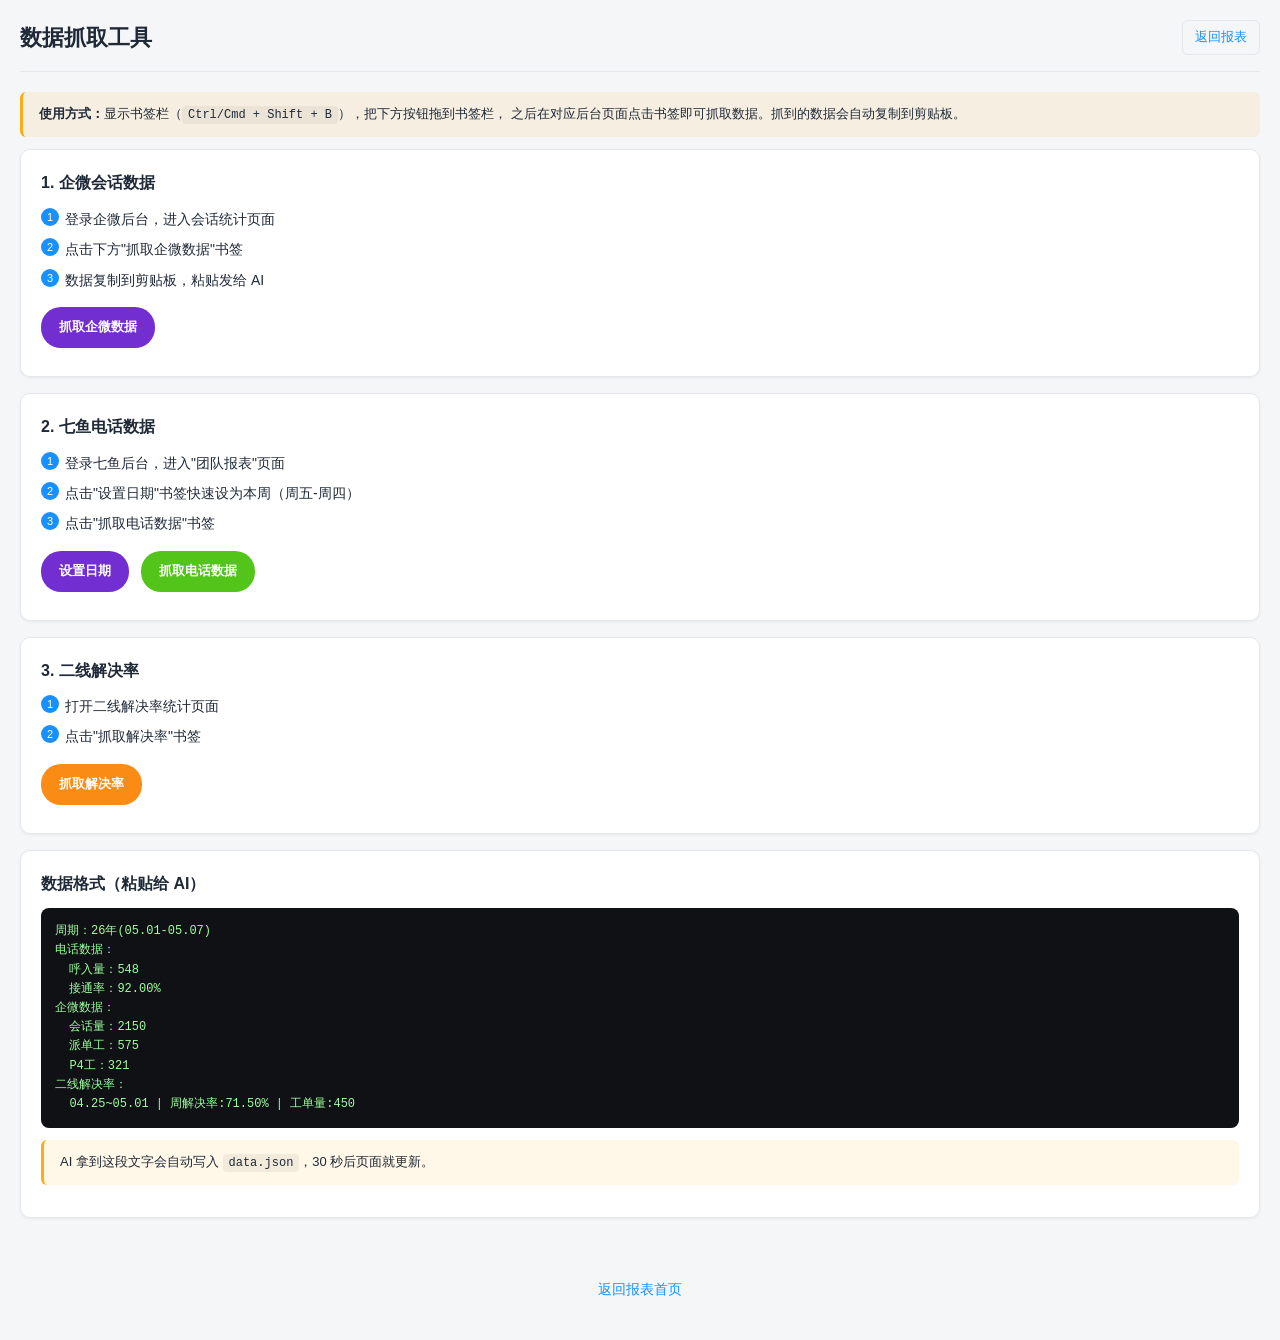
==== tools.html @ 0abe7f02 "feat: initial data-report v2 template - Separate data (data.json) from rendering code - Add YoY auto" ====
<!DOCTYPE html>
<html lang="zh-CN">
<head>
  <meta charset="UTF-8" />
  <meta name="viewport" content="width=device-width, initial-scale=1.0" />
  <title>数据抓取工具</title>
  <link rel="stylesheet" href="./assets/style.css" />
  <style>
    .tool-card { background: var(--color-card); border: 1px solid var(--color-border); border-radius: var(--radius); padding: 20px; margin-bottom: 16px; box-shadow: var(--shadow); }
    .tool-card h3 { margin: 0 0 12px 0; font-size: 16px; }
    .step { margin: 8px 0; padding-left: 24px; position: relative; }
    .step::before { content: counter(step); counter-increment: step; position: absolute; left: 0; top: 0; width: 18px; height: 18px; background: var(--color-primary); color: #fff; border-radius: 50%; font-size: 11px; text-align: center; line-height: 18px; }
    .steps { counter-reset: step; }
    .bookmarklet { display: inline-block; padding: 10px 18px; background: var(--color-primary); color: #fff !important; border-radius: 20px; font-size: 13px; font-weight: 600; text-decoration: none !important; cursor: grab; margin: 8px 8px 8px 0; }
    .bookmarklet.green { background: #52c41a; }
    .bookmarklet.purple { background: #722ed1; }
    .bookmarklet.orange { background: #fa8c16; }
    .hint { background: rgba(250, 173, 20, 0.1); border-left: 3px solid var(--color-warn); padding: 12px 16px; border-radius: 6px; font-size: 13px; margin: 12px 0; }
    code { background: rgba(0,0,0,0.05); padding: 2px 6px; border-radius: 4px; font-family: Consolas, Monaco, monospace; font-size: 12px; }
  </style>
</head>
<body>
  <div class="container">
    <header class="header">
      <h1>数据抓取工具</h1>
      <nav class="nav"><a href="./index.html">返回报表</a></nav>
    </header>

    <div class="hint">
      <strong>使用方式：</strong>显示书签栏（<code>Ctrl/Cmd + Shift + B</code>），把下方按钮拖到书签栏，
      之后在对应后台页面点击书签即可抓取数据。抓到的数据会自动复制到剪贴板。
    </div>

    <div class="tool-card">
      <h3>1. 企微会话数据</h3>
      <div class="steps">
        <div class="step">登录企微后台，进入会话统计页面</div>
        <div class="step">点击下方"抓取企微数据"书签</div>
        <div class="step">数据复制到剪贴板，粘贴发给 AI</div>
      </div>
      <a class="bookmarklet purple" href="javascript:(function(){var NL=String.fromCharCode(10);var t=document.querySelectorAll('table');var s=0,o=0,p=0;t.forEach(function(tb){tb.querySelectorAll('tr').forEach(function(r){var c=r.querySelectorAll('td,th');if(c.length>=2){var k=c[0].innerText.trim(),v=c[c.length-1].innerText.trim();if(k.indexOf('会话量')>-1)s=parseInt(v)||0;if(k.indexOf('派单')>-1)o=parseInt(v)||0;if(k.indexOf('P4')>-1)p=parseInt(v)||0;}});});var r='企微数据：'+NL+'会话量：'+s+NL+'派单工：'+o+NL+'P4工：'+p;navigator.clipboard.writeText(r).then(function(){alert('已复制：'+NL+NL+r);}).catch(function(){prompt('请手动复制：',r);});})();">抓取企微数据</a>
    </div>

    <div class="tool-card">
      <h3>2. 七鱼电话数据</h3>
      <div class="steps">
        <div class="step">登录七鱼后台，进入"团队报表"页面</div>
        <div class="step">点击"设置日期"书签快速设为本周（周五-周四）</div>
        <div class="step">点击"抓取电话数据"书签</div>
      </div>
      <a class="bookmarklet purple" href="javascript:(function(){var d=new Date();var day=d.getDay();var offset=day<=4?4-day:11-day;var thu=new Date(d);thu.setDate(d.getDate()+offset);var fri=new Date(thu);fri.setDate(thu.getDate()-6);function fmt(x){return x.toISOString().slice(0,10);}var start=fmt(fri),end=fmt(thu);var inputs=document.querySelectorAll('input[type=date],.ivu-input');inputs.forEach(function(el,i){if(i===0)el.value=start;if(i===1)el.value=end;el.dispatchEvent(new Event('change',{bubbles:true}));});alert('已尝试设置日期：'+start+' 至 '+end);})();">设置日期</a>
      <a class="bookmarklet green" href="javascript:(function(){var NL=String.fromCharCode(10);var text=document.body.innerText.split(NL);var calls=0,rate='—';for(var i=0;i<text.length;i++){var l=text[i].trim();if(l==='呼入量'||l==='接入量'){var m=(text[i+1]||'').match(/^(\d+)/);if(m)calls=parseInt(m[1]);}if(l==='接通率'||l==='队列接通率'){var m2=(text[i+1]||'').match(/([\d.]+%)/);if(m2)rate=m2[1];}}var r='电话数据：'+NL+'呼入量：'+calls+NL+'接通率：'+rate;navigator.clipboard.writeText(r).then(function(){alert('已复制：'+NL+NL+r);}).catch(function(){prompt('请手动复制：',r);});})();">抓取电话数据</a>
    </div>

    <div class="tool-card">
      <h3>3. 二线解决率</h3>
      <div class="steps">
        <div class="step">打开二线解决率统计页面</div>
        <div class="step">点击"抓取解决率"书签</div>
      </div>
      <a class="bookmarklet orange" href="javascript:(function(){var NL=String.fromCharCode(10);var t=document.querySelectorAll('table');var list=[];t.forEach(function(tb){tb.querySelectorAll('tr').forEach(function(r,idx){if(idx===0)return;var c=r.querySelectorAll('td');if(c.length>=4){var p=c[0].innerText.trim(),wr=c[2].innerText.trim(),oc=c[3].innerText.trim();if(p)list.push(p+' | 周解决率:'+wr+' | 工单量:'+oc);}});});var r='二线解决率：'+NL+list.join(NL);navigator.clipboard.writeText(r).then(function(){alert('已复制：'+NL+NL+r);}).catch(function(){prompt('请手动复制：',r);});})();">抓取解决率</a>
    </div>

    <div class="tool-card">
      <h3>数据格式（粘贴给 AI）</h3>
<pre style="background:#0f1115;color:#9eff9e;padding:14px;border-radius:8px;font-size:12px;overflow:auto">周期：26年(05.01-05.07)
电话数据：
  呼入量：548
  接通率：92.00%
企微数据：
  会话量：2150
  派单工：575
  P4工：321
二线解决率：
  04.25~05.01 | 周解决率:71.50% | 工单量:450</pre>
      <div class="hint">
        AI 拿到这段文字会自动写入 <code>data.json</code>，30 秒后页面就更新。
      </div>
    </div>

    <footer class="footer">
      <a href="./index.html">返回报表首页</a>
    </footer>
  </div>
</body>
</html>
---- assets/style.css ----
/* === 基础变量 === */
:root {
  --color-bg: #f5f6f8;
  --color-card: #ffffff;
  --color-border: #e5e7eb;
  --color-text: #1f2937;
  --color-muted: #6b7280;
  --color-primary: #1890ff;
  --color-up: #f5222d;
  --color-down: #52c41a;
  --color-good: #52c41a;
  --color-bad: #f5222d;
  --color-warn: #faad14;
  --radius: 10px;
  --shadow: 0 1px 3px rgba(0,0,0,0.06);
}

@media (prefers-color-scheme: dark) {
  :root {
    --color-bg: #0f1115;
    --color-card: #1a1d23;
    --color-border: #2a2f3a;
    --color-text: #e5e7eb;
    --color-muted: #9ca3af;
  }
}

* { box-sizing: border-box; }
body {
  margin: 0;
  padding: 20px;
  background: var(--color-bg);
  color: var(--color-text);
  font-family: -apple-system, BlinkMacSystemFont, "Segoe UI", "PingFang SC",
    "Microsoft YaHei", sans-serif;
  font-size: 14px;
  line-height: 1.6;
}
.container { max-width: 1280px; margin: 0 auto; }
.muted { color: var(--color-muted); font-size: 12px; }
a { color: var(--color-primary); text-decoration: none; }
a:hover { text-decoration: underline; }

.header {
  display: flex;
  justify-content: space-between;
  align-items: center;
  padding-bottom: 16px;
  border-bottom: 1px solid var(--color-border);
  margin-bottom: 20px;
  flex-wrap: wrap;
  gap: 12px;
}
.header h1 { font-size: 22px; margin: 0; }
.nav a {
  display: inline-block;
  padding: 6px 12px;
  border: 1px solid var(--color-border);
  border-radius: 6px;
  font-size: 13px;
}

.controls {
  display: flex;
  gap: 16px;
  flex-wrap: wrap;
  margin-bottom: 20px;
}
.control { display: flex; align-items: center; gap: 8px; }
.control label { font-size: 13px; color: var(--color-muted); }
.control select,
.control input {
  padding: 8px 12px;
  border: 1px solid var(--color-border);
  border-radius: 6px;
  background: var(--color-card);
  color: var(--color-text);
  font-size: 14px;
  min-width: 200px;
}

.summary {
  background: var(--color-card);
  border: 1px solid var(--color-border);
  border-radius: var(--radius);
  padding: 16px 20px;
  margin-bottom: 24px;
  box-shadow: var(--shadow);
  font-size: 14px;
}
.summary .tag {
  display: inline-block;
  background: var(--color-warn);
  color: #fff;
  font-size: 11px;
  padding: 2px 8px;
  border-radius: 10px;
  margin-left: 8px;
  vertical-align: middle;
}

.section { margin-bottom: 32px; }
.section h2 {
  font-size: 16px;
  margin: 0 0 12px 0;
  padding-left: 10px;
  border-left: 3px solid var(--color-primary);
}

.kpi-grid {
  display: grid;
  grid-template-columns: repeat(auto-fill, minmax(220px, 1fr));
  gap: 12px;
}
.kpi-card {
  background: var(--color-card);
  border: 1px solid var(--color-border);
  border-radius: var(--radius);
  padding: 16px;
  box-shadow: var(--shadow);
}
.kpi-card .name { font-size: 13px; color: var(--color-muted); margin-bottom: 6px; }
.kpi-card .value { font-size: 24px; font-weight: 600; }
.kpi-card .delta {
  font-size: 12px;
  margin-top: 4px;
  display: inline-block;
  padding: 2px 8px;
  border-radius: 10px;
}
.delta.up { background: rgba(245, 34, 45, 0.1); color: var(--color-up); }
.delta.down { background: rgba(82, 196, 26, 0.1); color: var(--color-down); }
.delta.flat { background: rgba(107, 114, 128, 0.1); color: var(--color-muted); }
.kpi-card .yoy {
  font-size: 12px;
  color: var(--color-muted);
  margin-top: 4px;
}

.kpi-card[data-positive="true"] .delta.up { background: rgba(82, 196, 26, 0.1); color: var(--color-good); }
.kpi-card[data-positive="true"] .delta.down { background: rgba(245, 34, 45, 0.1); color: var(--color-bad); }

.chart-grid {
  display: grid;
  grid-template-columns: repeat(auto-fit, minmax(360px, 1fr));
  gap: 16px;
}
.chart-card {
  background: var(--color-card);
  border: 1px solid var(--color-border);
  border-radius: var(--radius);
  padding: 16px;
  box-shadow: var(--shadow);
  height: 280px;
}

.table-wrap {
  background: var(--color-card);
  border: 1px solid var(--color-border);
  border-radius: var(--radius);
  overflow-x: auto;
  box-shadow: var(--shadow);
}
table { width: 100%; border-collapse: collapse; font-size: 13px; }
th, td { padding: 10px 12px; text-align: center; border-bottom: 1px solid var(--color-border); white-space: nowrap; }
th { background: var(--color-bg); font-weight: 600; color: var(--color-muted); position: sticky; top: 0; }
td.left { text-align: left; }
tr:hover td { background: rgba(24, 144, 255, 0.04); }

.footer { margin-top: 40px; text-align: center; padding: 20px 0; }

@media (max-width: 640px) {
  body { padding: 10px; }
  .header h1 { font-size: 18px; }
  .control select, .control input { min-width: 140px; }
  .chart-card { height: 240px; }
}
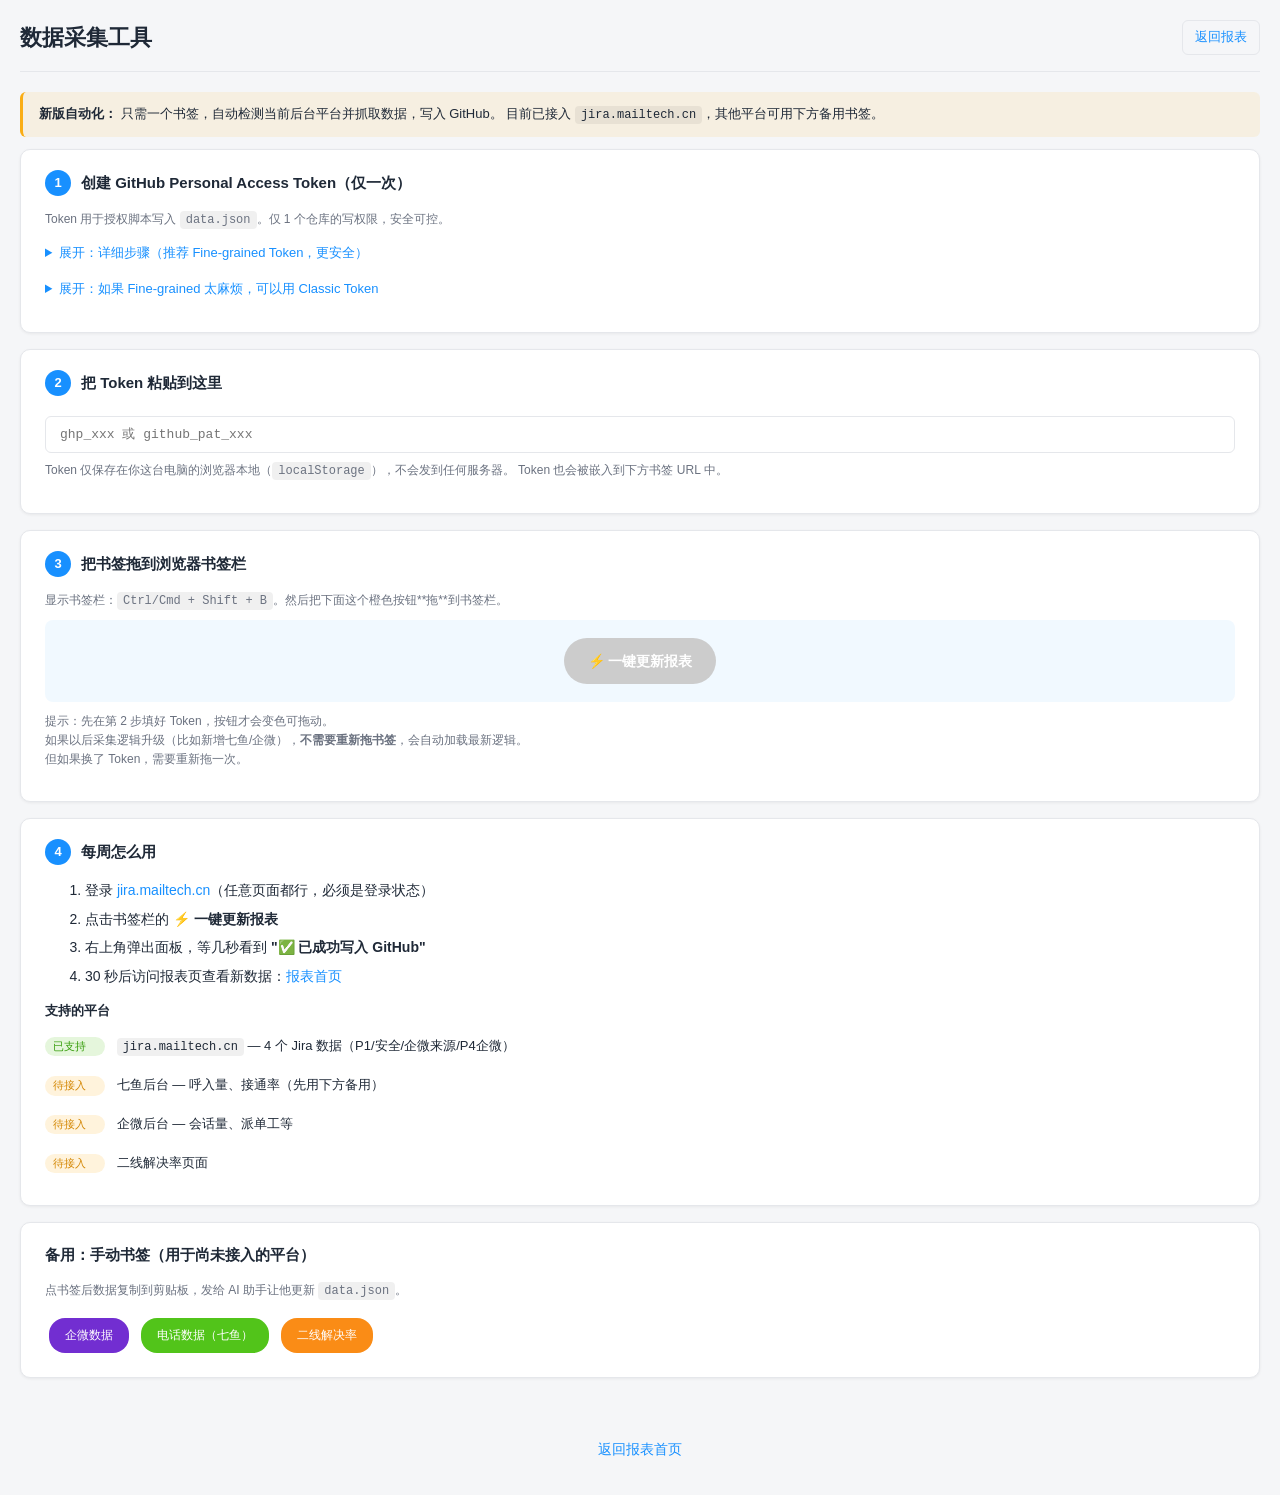
==== commit 21292a11: "feat: add unified one-click collector bookmarklet - Add assets/collector.js: auto-detect platform (J" ====
--- a/tools.html
+++ b/tools.html
@@ -3,84 +3,173 @@
 <head>
   <meta charset="UTF-8" />
   <meta name="viewport" content="width=device-width, initial-scale=1.0" />
-  <title>数据抓取工具</title>
+  <title>数据采集工具 · 售后周报</title>
   <link rel="stylesheet" href="./assets/style.css" />
   <style>
-    .tool-card { background: var(--color-card); border: 1px solid var(--color-border); border-radius: var(--radius); padding: 20px; margin-bottom: 16px; box-shadow: var(--shadow); }
-    .tool-card h3 { margin: 0 0 12px 0; font-size: 16px; }
-    .step { margin: 8px 0; padding-left: 24px; position: relative; }
-    .step::before { content: counter(step); counter-increment: step; position: absolute; left: 0; top: 0; width: 18px; height: 18px; background: var(--color-primary); color: #fff; border-radius: 50%; font-size: 11px; text-align: center; line-height: 18px; }
-    .steps { counter-reset: step; }
-    .bookmarklet { display: inline-block; padding: 10px 18px; background: var(--color-primary); color: #fff !important; border-radius: 20px; font-size: 13px; font-weight: 600; text-decoration: none !important; cursor: grab; margin: 8px 8px 8px 0; }
-    .bookmarklet.green { background: #52c41a; }
-    .bookmarklet.purple { background: #722ed1; }
-    .bookmarklet.orange { background: #fa8c16; }
-    .hint { background: rgba(250, 173, 20, 0.1); border-left: 3px solid var(--color-warn); padding: 12px 16px; border-radius: 6px; font-size: 13px; margin: 12px 0; }
-    code { background: rgba(0,0,0,0.05); padding: 2px 6px; border-radius: 4px; font-family: Consolas, Monaco, monospace; font-size: 12px; }
+    .step-card { background: var(--color-card); border: 1px solid var(--color-border); border-radius: var(--radius); padding: 20px 24px; margin-bottom: 16px; box-shadow: var(--shadow); }
+    .step-card h3 { margin: 0 0 14px 0; font-size: 15px; display: flex; align-items: center; gap: 10px; }
+    .step-num { display: inline-flex; width: 26px; height: 26px; align-items: center; justify-content: center; background: var(--color-primary); color: #fff; border-radius: 50%; font-size: 13px; font-weight: 700; }
+    details { margin: 8px 0; }
+    summary { cursor: pointer; color: var(--color-primary); font-size: 13px; padding: 4px 0; }
+    summary:hover { text-decoration: underline; }
+    .pat-input { width: 100%; padding: 10px 14px; border: 1px solid var(--color-border); border-radius: 6px; font-family: Consolas, Monaco, monospace; font-size: 13px; background: var(--color-card); color: var(--color-text); margin-top: 6px; }
+    .bookmark-area { padding: 18px 20px; background: rgba(24,144,255,0.06); border-radius: 8px; text-align: center; margin-top: 8px; }
+    .bookmarklet-big { display: inline-block; padding: 12px 24px; background: var(--color-primary); color: #fff !important; border-radius: 24px; font-size: 14px; font-weight: 600; text-decoration: none !important; cursor: grab; box-shadow: 0 2px 8px rgba(24,144,255,0.3); }
+    .bookmarklet-big.disabled { background: #ccc; cursor: not-allowed; box-shadow: none; pointer-events: none; }
+    .bookmarklet-big:active { cursor: grabbing; }
+    .platform-list { list-style: none; padding: 0; margin: 8px 0 0 0; }
+    .platform-list li { padding: 6px 0; font-size: 13px; }
+    .platform-status { display: inline-block; min-width: 60px; padding: 1px 8px; border-radius: 10px; font-size: 11px; margin-right: 8px; }
+    .ps-ok { background: rgba(82,196,26,0.15); color: #389e0d; }
+    .ps-todo { background: rgba(250,173,20,0.15); color: #d48806; }
+    .hint { background: rgba(250,173,20,0.1); border-left: 3px solid var(--color-warn); padding: 12px 16px; border-radius: 6px; font-size: 13px; margin: 12px 0; }
+    code { background: rgba(0,0,0,0.06); padding: 2px 6px; border-radius: 4px; font-family: Consolas, Monaco, monospace; font-size: 12px; }
+    ol li, ul li { margin: 6px 0; }
+    .legacy-bookmark { display: inline-block; padding: 8px 16px; border-radius: 16px; color: #fff !important; font-size: 12px; text-decoration: none !important; margin: 4px; cursor: grab; }
+    .legacy-bookmark.purple { background: #722ed1; }
+    .legacy-bookmark.green { background: #52c41a; }
+    .legacy-bookmark.orange { background: #fa8c16; }
   </style>
 </head>
 <body>
   <div class="container">
     <header class="header">
-      <h1>数据抓取工具</h1>
+      <h1>数据采集工具</h1>
       <nav class="nav"><a href="./index.html">返回报表</a></nav>
     </header>
 
     <div class="hint">
-      <strong>使用方式：</strong>显示书签栏（<code>Ctrl/Cmd + Shift + B</code>），把下方按钮拖到书签栏，
-      之后在对应后台页面点击书签即可抓取数据。抓到的数据会自动复制到剪贴板。
+      <strong>新版自动化：</strong>
+      只需一个书签，自动检测当前后台平台并抓取数据，写入 GitHub。
+      目前已接入 <code>jira.mailtech.cn</code>，其他平台可用下方备用书签。
     </div>
 
-    <div class="tool-card">
-      <h3>1. 企微会话数据</h3>
-      <div class="steps">
-        <div class="step">登录企微后台，进入会话统计页面</div>
-        <div class="step">点击下方"抓取企微数据"书签</div>
-        <div class="step">数据复制到剪贴板，粘贴发给 AI</div>
-      </div>
-      <a class="bookmarklet purple" href="javascript:(function(){var NL=String.fromCharCode(10);var t=document.querySelectorAll('table');var s=0,o=0,p=0;t.forEach(function(tb){tb.querySelectorAll('tr').forEach(function(r){var c=r.querySelectorAll('td,th');if(c.length>=2){var k=c[0].innerText.trim(),v=c[c.length-1].innerText.trim();if(k.indexOf('会话量')>-1)s=parseInt(v)||0;if(k.indexOf('派单')>-1)o=parseInt(v)||0;if(k.indexOf('P4')>-1)p=parseInt(v)||0;}});});var r='企微数据：'+NL+'会话量：'+s+NL+'派单工：'+o+NL+'P4工：'+p;navigator.clipboard.writeText(r).then(function(){alert('已复制：'+NL+NL+r);}).catch(function(){prompt('请手动复制：',r);});})();">抓取企微数据</a>
+    <!-- ===== STEP 1: 创建 GitHub Token ===== -->
+    <div class="step-card">
+      <h3><span class="step-num">1</span> 创建 GitHub Personal Access Token（仅一次）</h3>
+      <p class="muted" style="margin: 0 0 8px 0">
+        Token 用于授权脚本写入 <code>data.json</code>。仅 1 个仓库的写权限，安全可控。
+      </p>
+
+      <details>
+        <summary>展开：详细步骤（推荐 Fine-grained Token，更安全）</summary>
+        <ol>
+          <li>访问 <a href="https://github.com/settings/personal-access-tokens/new" target="_blank">GitHub → Settings → Developer settings → Fine-grained tokens → Generate new token</a></li>
+          <li><strong>Token name</strong>：随便填，如 <code>data-report-v2</code></li>
+          <li><strong>Expiration</strong>：选 <code>Custom</code>，填一年后；或选 <code>No expiration</code>（不会过期）</li>
+          <li><strong>Repository access</strong>：选 <code>Only select repositories</code>，勾选 <code>yywu-rich/data-report-v2</code></li>
+          <li><strong>Repository permissions</strong>：找到 <code>Contents</code>，改成 <code>Read and write</code>（其他都不用动）</li>
+          <li>点页面底部 <code>Generate token</code></li>
+          <li><strong>立刻复制 Token</strong>（以 <code>github_pat_</code> 开头），关闭页面后再也看不到</li>
+        </ol>
+      </details>
+
+      <details>
+        <summary>展开：如果 Fine-grained 太麻烦，可以用 Classic Token</summary>
+        <ol>
+          <li>访问 <a href="https://github.com/settings/tokens/new" target="_blank">GitHub → Settings → Developer settings → Tokens (classic) → Generate new token (classic)</a></li>
+          <li><strong>Note</strong>：填 <code>data-report-v2</code></li>
+          <li><strong>Expiration</strong>：建议选 1 年</li>
+          <li><strong>scopes</strong>：仅勾选 <code>public_repo</code>（如果仓库是 Public）或 <code>repo</code>（如果仓库是 Private）</li>
+          <li>点 <code>Generate token</code>，立即复制（以 <code>ghp_</code> 开头）</li>
+        </ol>
+      </details>
     </div>
 
-    <div class="tool-card">
-      <h3>2. 七鱼电话数据</h3>
-      <div class="steps">
-        <div class="step">登录七鱼后台，进入"团队报表"页面</div>
-        <div class="step">点击"设置日期"书签快速设为本周（周五-周四）</div>
-        <div class="step">点击"抓取电话数据"书签</div>
-      </div>
-      <a class="bookmarklet purple" href="javascript:(function(){var d=new Date();var day=d.getDay();var offset=day<=4?4-day:11-day;var thu=new Date(d);thu.setDate(d.getDate()+offset);var fri=new Date(thu);fri.setDate(thu.getDate()-6);function fmt(x){return x.toISOString().slice(0,10);}var start=fmt(fri),end=fmt(thu);var inputs=document.querySelectorAll('input[type=date],.ivu-input');inputs.forEach(function(el,i){if(i===0)el.value=start;if(i===1)el.value=end;el.dispatchEvent(new Event('change',{bubbles:true}));});alert('已尝试设置日期：'+start+' 至 '+end);})();">设置日期</a>
-      <a class="bookmarklet green" href="javascript:(function(){var NL=String.fromCharCode(10);var text=document.body.innerText.split(NL);var calls=0,rate='—';for(var i=0;i<text.length;i++){var l=text[i].trim();if(l==='呼入量'||l==='接入量'){var m=(text[i+1]||'').match(/^(\d+)/);if(m)calls=parseInt(m[1]);}if(l==='接通率'||l==='队列接通率'){var m2=(text[i+1]||'').match(/([\d.]+%)/);if(m2)rate=m2[1];}}var r='电话数据：'+NL+'呼入量：'+calls+NL+'接通率：'+rate;navigator.clipboard.writeText(r).then(function(){alert('已复制：'+NL+NL+r);}).catch(function(){prompt('请手动复制：',r);});})();">抓取电话数据</a>
+    <!-- ===== STEP 2: 配置 Token ===== -->
+    <div class="step-card">
+      <h3><span class="step-num">2</span> 把 Token 粘贴到这里</h3>
+      <input id="patInput" class="pat-input" type="password" placeholder="ghp_xxx 或 github_pat_xxx" autocomplete="off" />
+      <p class="muted" style="margin-top: 8px;">
+        Token 仅保存在你这台电脑的浏览器本地（<code>localStorage</code>），不会发到任何服务器。
+        Token 也会被嵌入到下方书签 URL 中。
+      </p>
+      <div id="patStatus" class="muted" style="margin-top: 6px;"></div>
     </div>
 
-    <div class="tool-card">
-      <h3>3. 二线解决率</h3>
-      <div class="steps">
-        <div class="step">打开二线解决率统计页面</div>
-        <div class="step">点击"抓取解决率"书签</div>
+    <!-- ===== STEP 3: 拖动书签 ===== -->
+    <div class="step-card">
+      <h3><span class="step-num">3</span> 把书签拖到浏览器书签栏</h3>
+      <p class="muted" style="margin: 0 0 8px 0">
+        显示书签栏：<code>Ctrl/Cmd + Shift + B</code>。然后把下面这个橙色按钮**拖**到书签栏。
+      </p>
+      <div class="bookmark-area">
+        <a id="autoBookmark" class="bookmarklet-big disabled" href="#">⚡ 一键更新报表</a>
       </div>
-      <a class="bookmarklet orange" href="javascript:(function(){var NL=String.fromCharCode(10);var t=document.querySelectorAll('table');var list=[];t.forEach(function(tb){tb.querySelectorAll('tr').forEach(function(r,idx){if(idx===0)return;var c=r.querySelectorAll('td');if(c.length>=4){var p=c[0].innerText.trim(),wr=c[2].innerText.trim(),oc=c[3].innerText.trim();if(p)list.push(p+' | 周解决率:'+wr+' | 工单量:'+oc);}});});var r='二线解决率：'+NL+list.join(NL);navigator.clipboard.writeText(r).then(function(){alert('已复制：'+NL+NL+r);}).catch(function(){prompt('请手动复制：',r);});})();">抓取解决率</a>
+      <p class="muted" style="margin-top: 10px;">
+        提示：先在第 2 步填好 Token，按钮才会变色可拖动。<br>
+        如果以后采集逻辑升级（比如新增七鱼/企微），<strong>不需要重新拖书签</strong>，会自动加载最新逻辑。<br>
+        但如果换了 Token，需要重新拖一次。
+      </p>
     </div>
 
-    <div class="tool-card">
-      <h3>数据格式（粘贴给 AI）</h3>
-<pre style="background:#0f1115;color:#9eff9e;padding:14px;border-radius:8px;font-size:12px;overflow:auto">周期：26年(05.01-05.07)
-电话数据：
-  呼入量：548
-  接通率：92.00%
-企微数据：
-  会话量：2150
-  派单工：575
-  P4工：321
-二线解决率：
-  04.25~05.01 | 周解决率:71.50% | 工单量:450</pre>
-      <div class="hint">
-        AI 拿到这段文字会自动写入 <code>data.json</code>，30 秒后页面就更新。
-      </div>
+    <!-- ===== STEP 4: 使用 ===== -->
+    <div class="step-card">
+      <h3><span class="step-num">4</span> 每周怎么用</h3>
+      <ol>
+        <li>登录 <a href="http://jira.mailtech.cn" target="_blank">jira.mailtech.cn</a>（任意页面都行，必须是登录状态）</li>
+        <li>点击书签栏的 <strong>⚡ 一键更新报表</strong></li>
+        <li>右上角弹出面板，等几秒看到 <strong>"✅ 已成功写入 GitHub"</strong></li>
+        <li>30 秒后访问报表页查看新数据：<a href="./index.html">报表首页</a></li>
+      </ol>
+
+      <h4 style="font-size: 13px; margin: 12px 0 4px 0;">支持的平台</h4>
+      <ul class="platform-list">
+        <li><span class="platform-status ps-ok">已支持</span> <code>jira.mailtech.cn</code> — 4 个 Jira 数据（P1/安全/企微来源/P4企微）</li>
+        <li><span class="platform-status ps-todo">待接入</span> 七鱼后台 — 呼入量、接通率（先用下方备用）</li>
+        <li><span class="platform-status ps-todo">待接入</span> 企微后台 — 会话量、派单工等</li>
+        <li><span class="platform-status ps-todo">待接入</span> 二线解决率页面</li>
+      </ul>
+    </div>
+
+    <!-- ===== 备用：旧版手动书签 ===== -->
+    <div class="step-card">
+      <h3>备用：手动书签（用于尚未接入的平台）</h3>
+      <p class="muted">
+        点书签后数据复制到剪贴板，发给 AI 助手让他更新 <code>data.json</code>。
+      </p>
+      <a class="legacy-bookmark purple" href="javascript:(function(){var NL=String.fromCharCode(10);var t=document.querySelectorAll('table');var s=0,o=0,p=0;t.forEach(function(tb){tb.querySelectorAll('tr').forEach(function(r){var c=r.querySelectorAll('td,th');if(c.length>=2){var k=c[0].innerText.trim(),v=c[c.length-1].innerText.trim();if(k.indexOf('会话量')>-1)s=parseInt(v)||0;if(k.indexOf('派单')>-1)o=parseInt(v)||0;if(k.indexOf('P4')>-1)p=parseInt(v)||0;}});});var r='企微数据：'+NL+'会话量：'+s+NL+'派单工：'+o+NL+'P4工：'+p;navigator.clipboard.writeText(r).then(function(){alert('已复制：'+NL+NL+r);}).catch(function(){prompt('请手动复制：',r);});})();">企微数据</a>
+      <a class="legacy-bookmark green" href="javascript:(function(){var NL=String.fromCharCode(10);var text=document.body.innerText.split(NL);var calls=0,rate='-';for(var i=0;i<text.length;i++){var l=text[i].trim();if(l==='呼入量'||l==='接入量'){var m=(text[i+1]||'').match(/^(\d+)/);if(m)calls=parseInt(m[1]);}if(l==='接通率'||l==='队列接通率'){var m2=(text[i+1]||'').match(/([\d.]+%)/);if(m2)rate=m2[1];}}var r='电话数据：'+NL+'呼入量：'+calls+NL+'接通率：'+rate;navigator.clipboard.writeText(r).then(function(){alert('已复制：'+NL+NL+r);}).catch(function(){prompt('请手动复制：',r);});})();">电话数据（七鱼）</a>
+      <a class="legacy-bookmark orange" href="javascript:(function(){var NL=String.fromCharCode(10);var t=document.querySelectorAll('table');var list=[];t.forEach(function(tb){tb.querySelectorAll('tr').forEach(function(r,idx){if(idx===0)return;var c=r.querySelectorAll('td');if(c.length>=4){var p=c[0].innerText.trim(),wr=c[2].innerText.trim(),oc=c[3].innerText.trim();if(p)list.push(p+' | 周解决率:'+wr+' | 工单量:'+oc);}});});var r='二线解决率：'+NL+list.join(NL);navigator.clipboard.writeText(r).then(function(){alert('已复制：'+NL+NL+r);}).catch(function(){prompt('请手动复制：',r);});})();">二线解决率</a>
     </div>
 
     <footer class="footer">
       <a href="./index.html">返回报表首页</a>
     </footer>
   </div>
+
+  <script>
+    const patInput = document.getElementById('patInput');
+    const bookmark = document.getElementById('autoBookmark');
+    const status = document.getElementById('patStatus');
+
+    patInput.value = localStorage.getItem('dr_pat') || '';
+    update();
+
+    patInput.addEventListener('input', () => {
+      localStorage.setItem('dr_pat', patInput.value.trim());
+      update();
+    });
+
+    function update() {
+      const pat = patInput.value.trim();
+      if (!pat) {
+        bookmark.classList.add('disabled');
+        bookmark.removeAttribute('href');
+        status.textContent = '';
+        return;
+      }
+      if (!/^(ghp_|github_pat_)[A-Za-z0-9_]+$/.test(pat)) {
+        bookmark.classList.add('disabled');
+        bookmark.removeAttribute('href');
+        status.innerHTML = '<span style="color:#cf1322">⚠ Token 格式不正确，应以 ghp_ 或 github_pat_ 开头</span>';
+        return;
+      }
+      const code = "javascript:(function(){window.__DR_PAT='" + pat + "';var s=document.createElement('script');s.src='https://yywu-rich.github.io/data-report-v2/assets/collector.js?t='+Date.now();document.body.appendChild(s);})();";
+      bookmark.href = code;
+      bookmark.classList.remove('disabled');
+      status.innerHTML = '<span style="color:#389e0d">✓ Token 已保存到本地。可以拖动下方书签了。</span>';
+    }
+  </script>
 </body>
 </html>
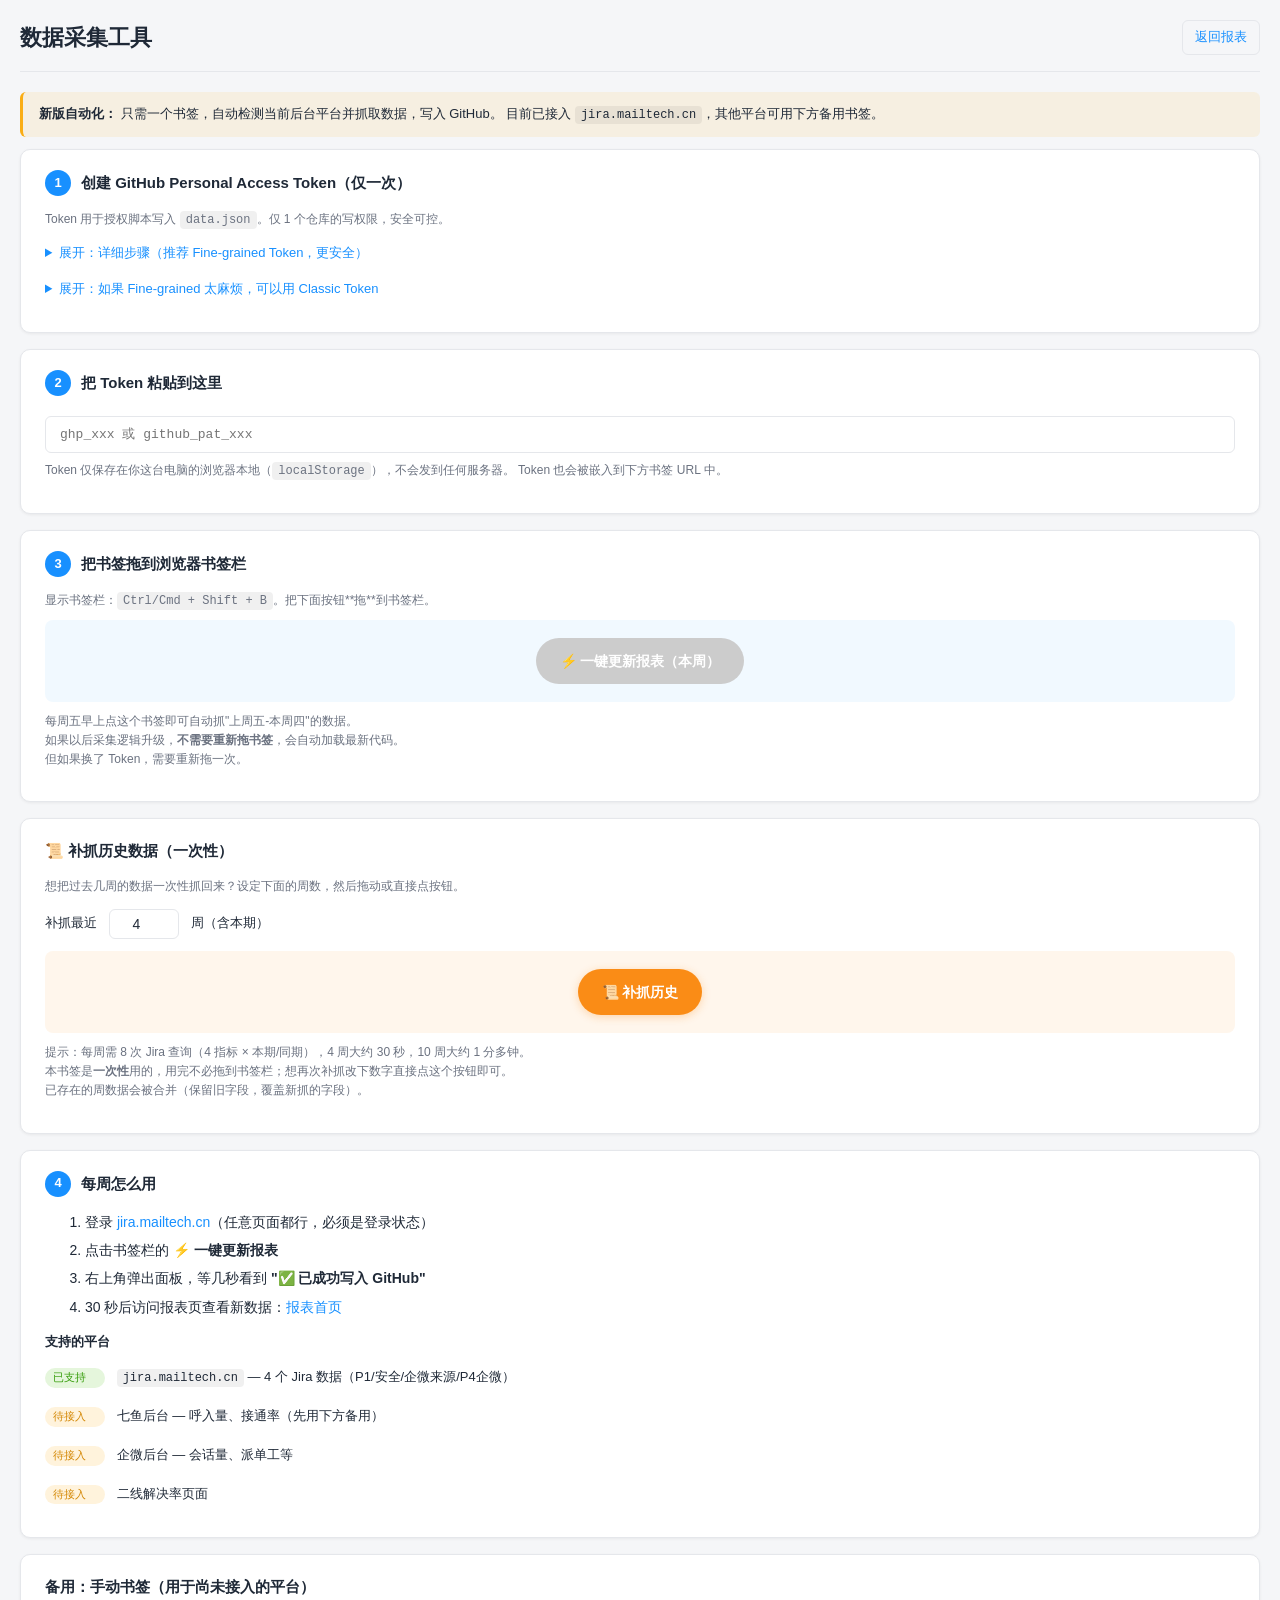
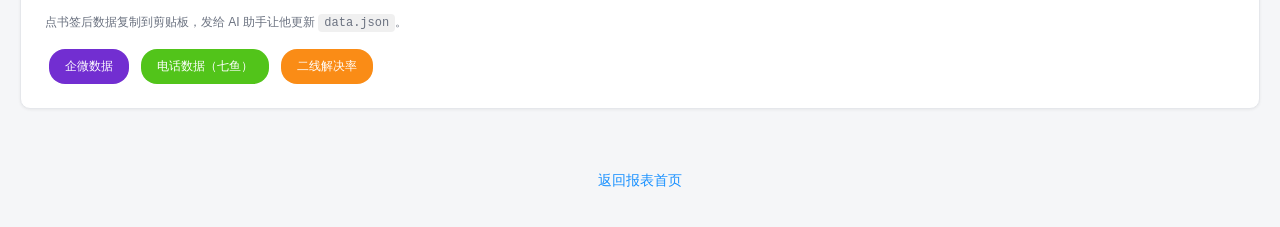
==== commit 550530fb: "feat(collector): add backfill mode for historical data - Support __DR_BACKFILL=N to fetch last N wee" ====
--- a/tools.html
+++ b/tools.html
@@ -91,15 +91,36 @@
     <div class="step-card">
       <h3><span class="step-num">3</span> 把书签拖到浏览器书签栏</h3>
       <p class="muted" style="margin: 0 0 8px 0">
-        显示书签栏：<code>Ctrl/Cmd + Shift + B</code>。然后把下面这个橙色按钮**拖**到书签栏。
+        显示书签栏：<code>Ctrl/Cmd + Shift + B</code>。把下面按钮**拖**到书签栏。
       </p>
       <div class="bookmark-area">
-        <a id="autoBookmark" class="bookmarklet-big disabled" href="#">⚡ 一键更新报表</a>
+        <a id="autoBookmark" class="bookmarklet-big disabled" href="#">⚡ 一键更新报表（本周）</a>
       </div>
       <p class="muted" style="margin-top: 10px;">
-        提示：先在第 2 步填好 Token，按钮才会变色可拖动。<br>
-        如果以后采集逻辑升级（比如新增七鱼/企微），<strong>不需要重新拖书签</strong>，会自动加载最新逻辑。<br>
+        每周五早上点这个书签即可自动抓"上周五-本周四"的数据。<br>
+        如果以后采集逻辑升级，<strong>不需要重新拖书签</strong>，会自动加载最新代码。<br>
         但如果换了 Token，需要重新拖一次。
+      </p>
+    </div>
+
+    <!-- ===== 补抓历史 ===== -->
+    <div class="step-card">
+      <h3>📜 补抓历史数据（一次性）</h3>
+      <p class="muted" style="margin: 0 0 12px 0">
+        想把过去几周的数据一次性抓回来？设定下面的周数，然后拖动或直接点按钮。
+      </p>
+      <div style="display:flex;align-items:center;gap:12px;flex-wrap:wrap;margin-bottom:12px">
+        <label style="font-size:13px">补抓最近</label>
+        <input id="backfillCount" type="number" min="1" max="52" value="4" style="width:70px;padding:6px 10px;border:1px solid var(--color-border);border-radius:6px;background:var(--color-card);color:var(--color-text);font-size:14px;text-align:center" />
+        <label style="font-size:13px">周（含本期）</label>
+      </div>
+      <div class="bookmark-area" style="background:rgba(250,140,22,0.08)">
+        <a id="backfillBookmark" class="bookmarklet-big disabled" style="background:#fa8c16;box-shadow:0 2px 8px rgba(250,140,22,0.3)" href="#">📜 补抓历史</a>
+      </div>
+      <p class="muted" style="margin-top: 10px;">
+        提示：每周需 8 次 Jira 查询（4 指标 × 本期/同期），4 周大约 30 秒，10 周大约 1 分多钟。<br>
+        本书签是<strong>一次性</strong>用的，用完不必拖到书签栏；想再次补抓改下数字直接点这个按钮即可。<br>
+        已存在的周数据会被合并（保留旧字段，覆盖新抓的字段）。
       </p>
     </div>
 
@@ -141,34 +162,53 @@
   <script>
     const patInput = document.getElementById('patInput');
     const bookmark = document.getElementById('autoBookmark');
+    const backfillBookmark = document.getElementById('backfillBookmark');
+    const backfillInput = document.getElementById('backfillCount');
     const status = document.getElementById('patStatus');
 
     patInput.value = localStorage.getItem('dr_pat') || '';
+    backfillInput.value = localStorage.getItem('dr_backfill') || '4';
     update();
 
     patInput.addEventListener('input', () => {
       localStorage.setItem('dr_pat', patInput.value.trim());
       update();
     });
+    backfillInput.addEventListener('input', () => {
+      localStorage.setItem('dr_backfill', backfillInput.value);
+      update();
+    });
+
+    function buildBookmarklet(pat, weeks) {
+      // 注意：嵌入 PAT 和补抓周数到书签 URL 中
+      return "javascript:(function(){window.__DR_PAT='" + pat + "';" +
+             (weeks > 1 ? "window.__DR_BACKFILL=" + weeks + ";" : "") +
+             "var s=document.createElement('script');s.src='https://yywu-rich.github.io/data-report-v2/assets/collector.js?t='+Date.now();document.body.appendChild(s);})();";
+    }
 
     function update() {
       const pat = patInput.value.trim();
+      const weeks = Math.max(1, Math.min(52, parseInt(backfillInput.value) || 4));
+
       if (!pat) {
-        bookmark.classList.add('disabled');
-        bookmark.removeAttribute('href');
+        [bookmark, backfillBookmark].forEach((b) => { b.classList.add('disabled'); b.removeAttribute('href'); });
         status.textContent = '';
         return;
       }
       if (!/^(ghp_|github_pat_)[A-Za-z0-9_]+$/.test(pat)) {
-        bookmark.classList.add('disabled');
-        bookmark.removeAttribute('href');
+        [bookmark, backfillBookmark].forEach((b) => { b.classList.add('disabled'); b.removeAttribute('href'); });
         status.innerHTML = '<span style="color:#cf1322">⚠ Token 格式不正确，应以 ghp_ 或 github_pat_ 开头</span>';
         return;
       }
-      const code = "javascript:(function(){window.__DR_PAT='" + pat + "';var s=document.createElement('script');s.src='https://yywu-rich.github.io/data-report-v2/assets/collector.js?t='+Date.now();document.body.appendChild(s);})();";
-      bookmark.href = code;
+
+      bookmark.href = buildBookmarklet(pat, 1);
       bookmark.classList.remove('disabled');
-      status.innerHTML = '<span style="color:#389e0d">✓ Token 已保存到本地。可以拖动下方书签了。</span>';
+
+      backfillBookmark.href = buildBookmarklet(pat, weeks);
+      backfillBookmark.textContent = `📜 补抓最近 ${weeks} 周`;
+      backfillBookmark.classList.remove('disabled');
+
+      status.innerHTML = '<span style="color:#389e0d">✓ Token 已保存到本地。两个书签都可以用了。</span>';
     }
   </script>
 </body>
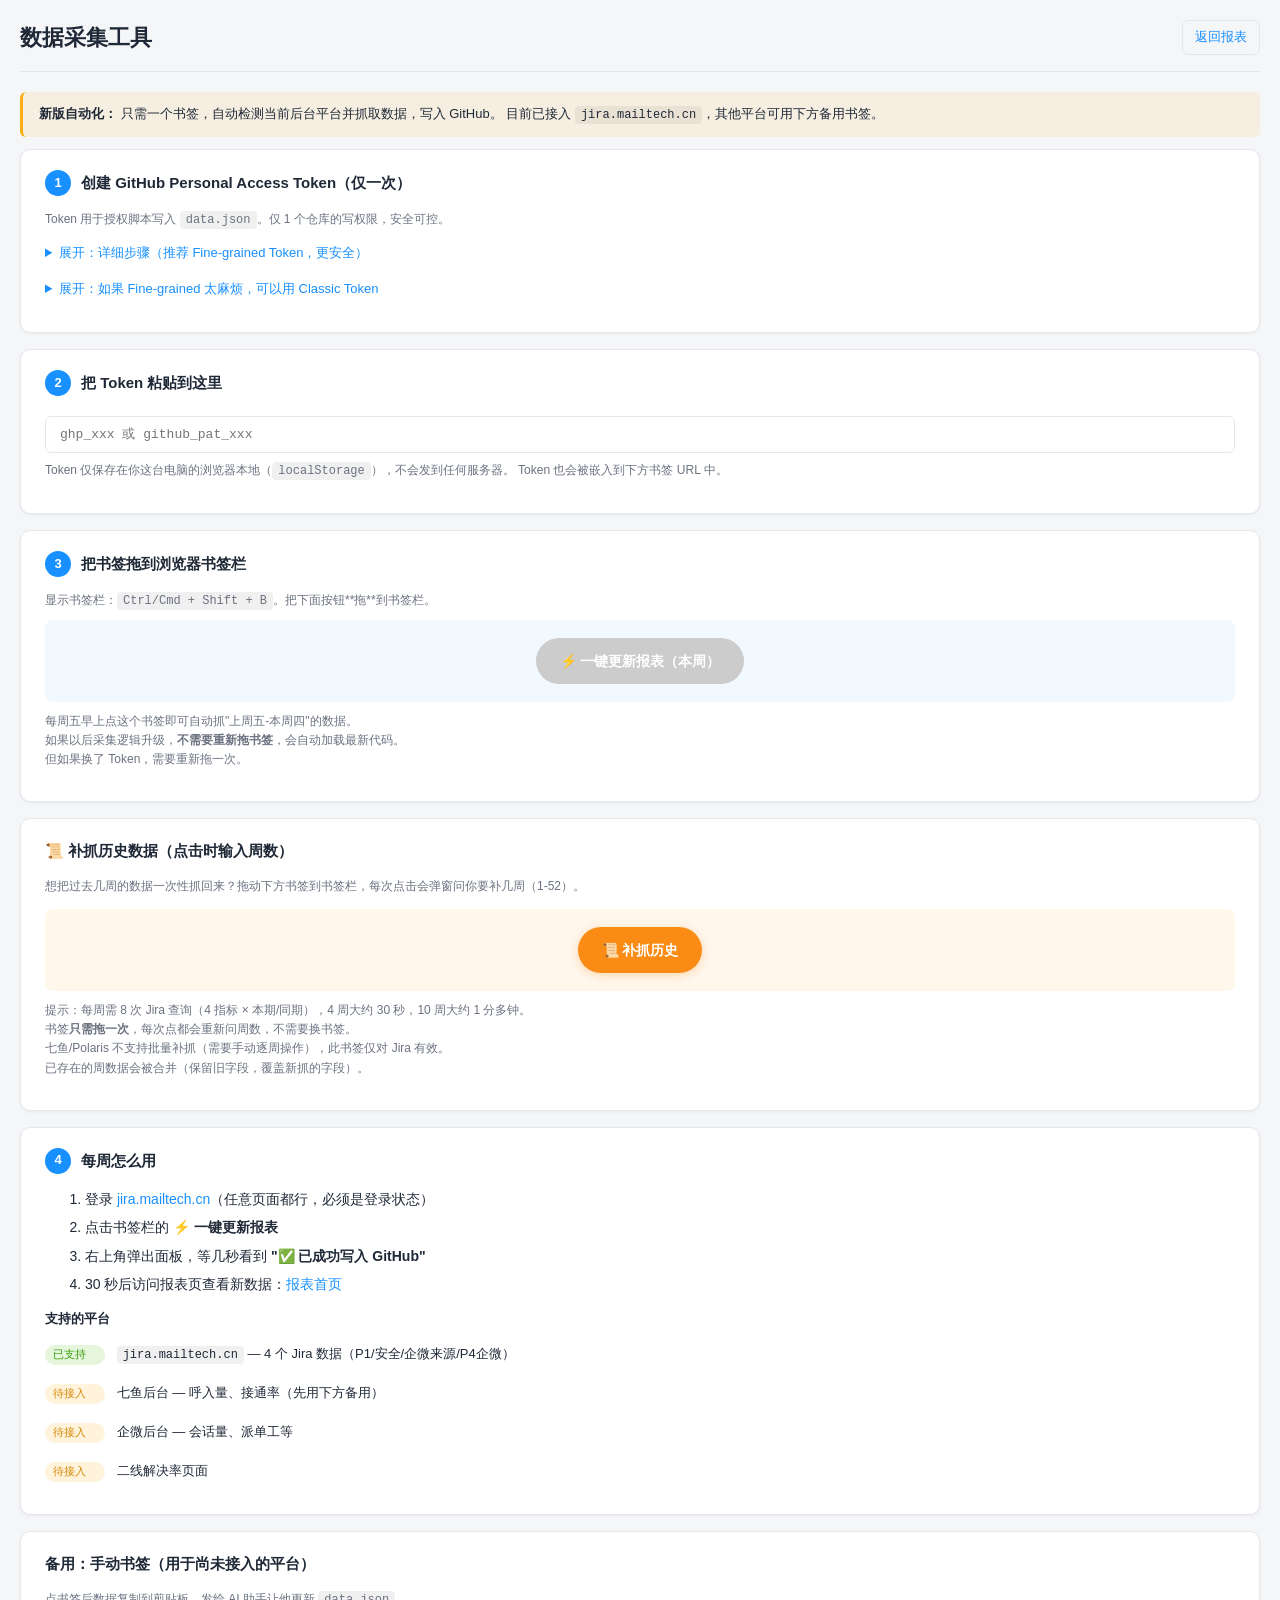
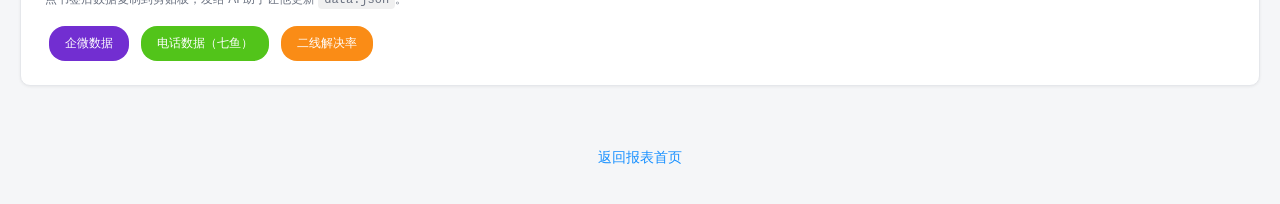
==== commit 6c150ac8: "fix(tools): backfill bookmark now prompts for weeks at click-time Previous design embedded the week " ====
--- a/tools.html
+++ b/tools.html
@@ -105,21 +105,17 @@
 
     <!-- ===== 补抓历史 ===== -->
     <div class="step-card">
-      <h3>📜 补抓历史数据（一次性）</h3>
+      <h3>📜 补抓历史数据（点击时输入周数）</h3>
       <p class="muted" style="margin: 0 0 12px 0">
-        想把过去几周的数据一次性抓回来？设定下面的周数，然后拖动或直接点按钮。
-      </p>
-      <div style="display:flex;align-items:center;gap:12px;flex-wrap:wrap;margin-bottom:12px">
-        <label style="font-size:13px">补抓最近</label>
-        <input id="backfillCount" type="number" min="1" max="52" value="4" style="width:70px;padding:6px 10px;border:1px solid var(--color-border);border-radius:6px;background:var(--color-card);color:var(--color-text);font-size:14px;text-align:center" />
-        <label style="font-size:13px">周（含本期）</label>
-      </div>
+        想把过去几周的数据一次性抓回来？拖动下方书签到书签栏，每次点击会弹窗问你要补几周（1-52）。
+      </p>
       <div class="bookmark-area" style="background:rgba(250,140,22,0.08)">
         <a id="backfillBookmark" class="bookmarklet-big disabled" style="background:#fa8c16;box-shadow:0 2px 8px rgba(250,140,22,0.3)" href="#">📜 补抓历史</a>
       </div>
       <p class="muted" style="margin-top: 10px;">
         提示：每周需 8 次 Jira 查询（4 指标 × 本期/同期），4 周大约 30 秒，10 周大约 1 分多钟。<br>
-        本书签是<strong>一次性</strong>用的，用完不必拖到书签栏；想再次补抓改下数字直接点这个按钮即可。<br>
+        书签<strong>只需拖一次</strong>，每次点都会重新问周数，不需要换书签。<br>
+        七鱼/Polaris 不支持批量补抓（需要手动逐周操作），此书签仅对 Jira 有效。<br>
         已存在的周数据会被合并（保留旧字段，覆盖新抓的字段）。
       </p>
     </div>
@@ -163,19 +159,13 @@
     const patInput = document.getElementById('patInput');
     const bookmark = document.getElementById('autoBookmark');
     const backfillBookmark = document.getElementById('backfillBookmark');
-    const backfillInput = document.getElementById('backfillCount');
     const status = document.getElementById('patStatus');
 
     patInput.value = localStorage.getItem('dr_pat') || '';
-    backfillInput.value = localStorage.getItem('dr_backfill') || '4';
     update();
 
     patInput.addEventListener('input', () => {
       localStorage.setItem('dr_pat', patInput.value.trim());
-      update();
-    });
-    backfillInput.addEventListener('input', () => {
-      localStorage.setItem('dr_backfill', backfillInput.value);
       update();
     });
 
@@ -186,9 +176,13 @@
              "var s=document.createElement('script');s.src='https://yywu-rich.github.io/data-report-v2/assets/collector.js?t='+Date.now();document.body.appendChild(s);})();";
     }
 
+    function buildBackfillBookmarklet(pat) {
+      // 点击时弹 prompt 问周数，避免改数字后还需要重新拖书签
+      return "javascript:(function(){var w=prompt('补抓最近几周的数据？(1-52)','4');if(!w)return;w=parseInt(w);if(!w||w<1||w>52){alert('请输入 1-52 之间的数字');return;}window.__DR_PAT='" + pat + "';window.__DR_BACKFILL=w;var s=document.createElement('script');s.src='https://yywu-rich.github.io/data-report-v2/assets/collector.js?t='+Date.now();document.body.appendChild(s);})();";
+    }
+
     function update() {
       const pat = patInput.value.trim();
-      const weeks = Math.max(1, Math.min(52, parseInt(backfillInput.value) || 4));
 
       if (!pat) {
         [bookmark, backfillBookmark].forEach((b) => { b.classList.add('disabled'); b.removeAttribute('href'); });
@@ -204,8 +198,9 @@
       bookmark.href = buildBookmarklet(pat, 1);
       bookmark.classList.remove('disabled');
 
-      backfillBookmark.href = buildBookmarklet(pat, weeks);
-      backfillBookmark.textContent = `📜 补抓最近 ${weeks} 周`;
+      // 补抓书签使用 prompt 模式，点击时再问周数
+      backfillBookmark.href = buildBackfillBookmarklet(pat);
+      backfillBookmark.textContent = `📜 补抓历史（点击时输入周数）`;
       backfillBookmark.classList.remove('disabled');
 
       status.innerHTML = '<span style="color:#389e0d">✓ Token 已保存到本地。两个书签都可以用了。</span>';
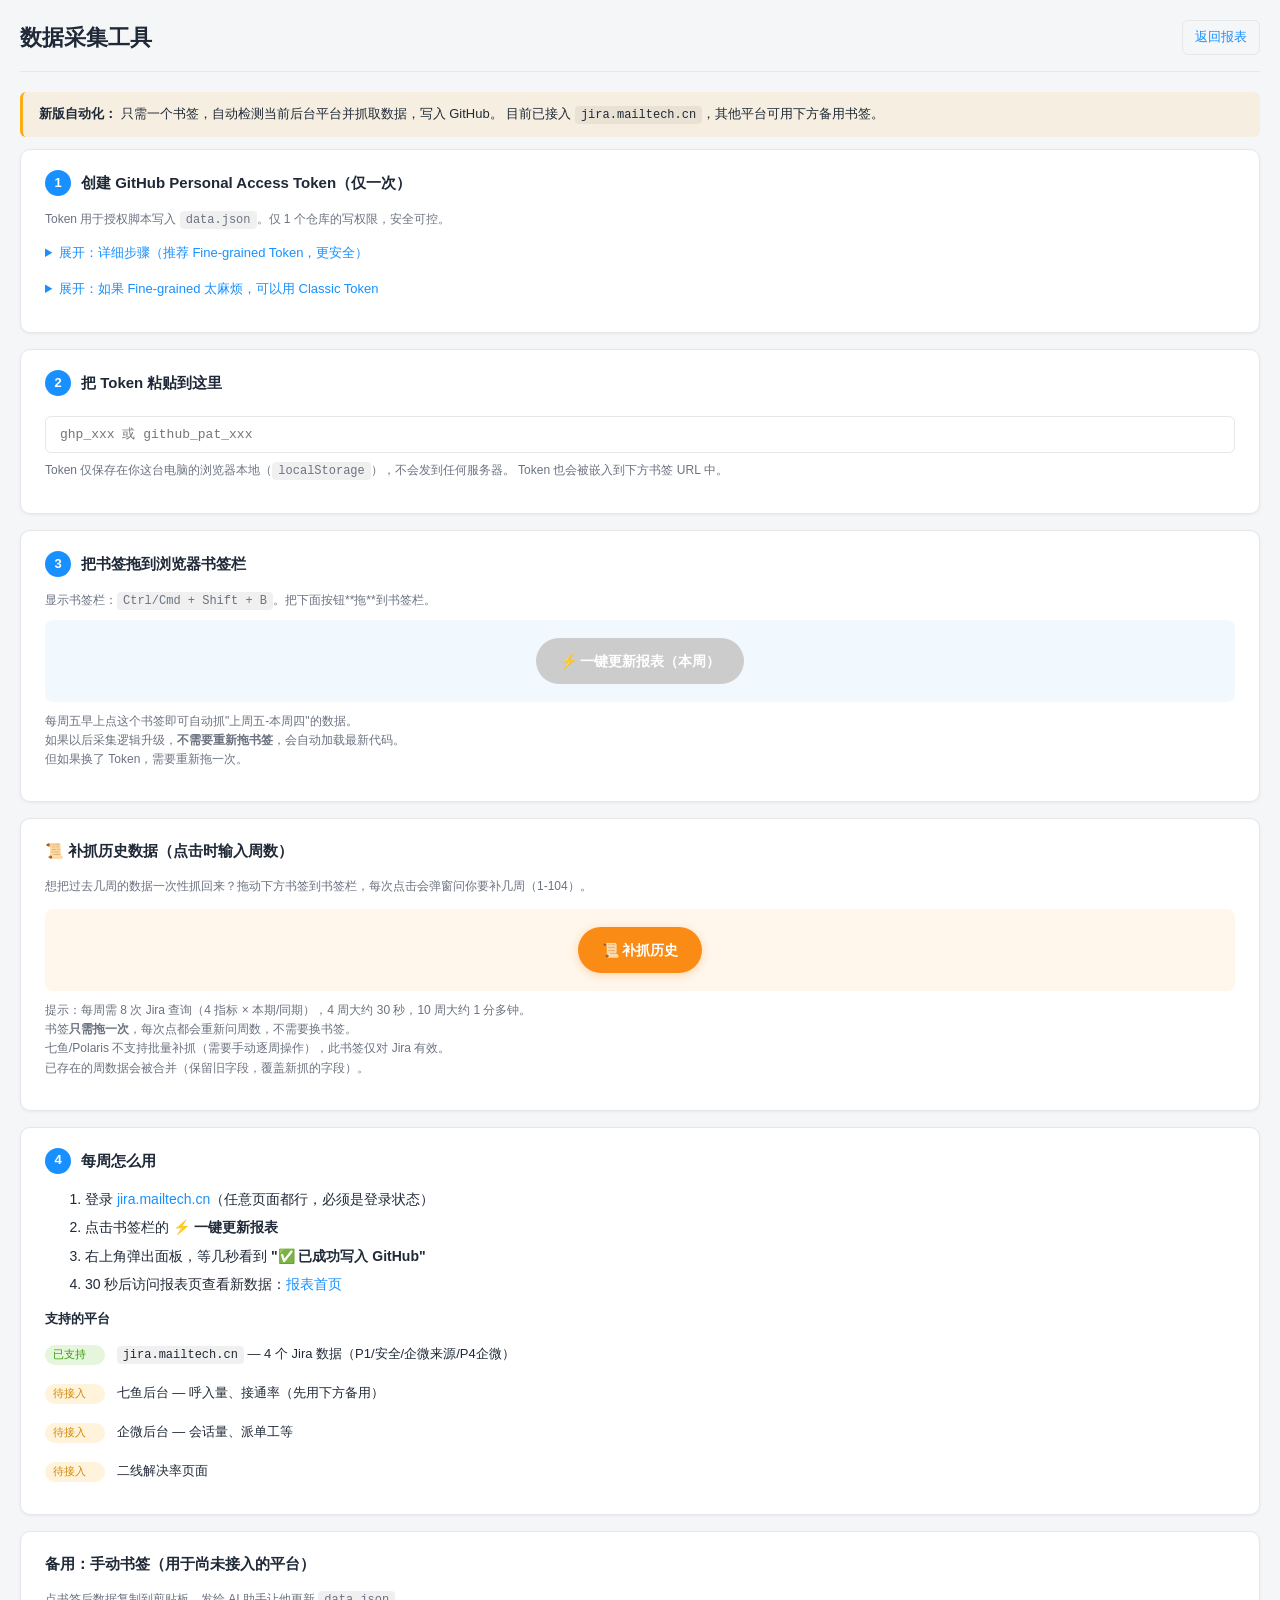
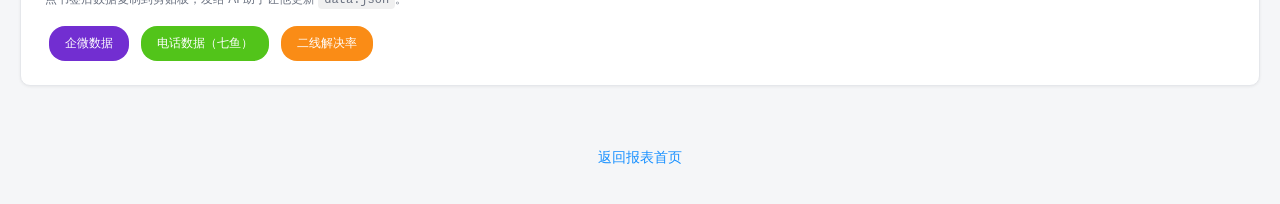
==== commit 3d988cc0: "feat(tools): raise backfill max from 52 to 104 weeks (2 years)" ====
--- a/tools.html
+++ b/tools.html
@@ -107,7 +107,7 @@
     <div class="step-card">
       <h3>📜 补抓历史数据（点击时输入周数）</h3>
       <p class="muted" style="margin: 0 0 12px 0">
-        想把过去几周的数据一次性抓回来？拖动下方书签到书签栏，每次点击会弹窗问你要补几周（1-52）。
+        想把过去几周的数据一次性抓回来？拖动下方书签到书签栏，每次点击会弹窗问你要补几周（1-104）。
       </p>
       <div class="bookmark-area" style="background:rgba(250,140,22,0.08)">
         <a id="backfillBookmark" class="bookmarklet-big disabled" style="background:#fa8c16;box-shadow:0 2px 8px rgba(250,140,22,0.3)" href="#">📜 补抓历史</a>
@@ -178,7 +178,7 @@
 
     function buildBackfillBookmarklet(pat) {
       // 点击时弹 prompt 问周数，避免改数字后还需要重新拖书签
-      return "javascript:(function(){var w=prompt('补抓最近几周的数据？(1-52)','4');if(!w)return;w=parseInt(w);if(!w||w<1||w>52){alert('请输入 1-52 之间的数字');return;}window.__DR_PAT='" + pat + "';window.__DR_BACKFILL=w;var s=document.createElement('script');s.src='https://yywu-rich.github.io/data-report-v2/assets/collector.js?t='+Date.now();document.body.appendChild(s);})();";
+      return "javascript:(function(){var w=prompt('补抓最近几周的数据？(1-104)','4');if(!w)return;w=parseInt(w);if(!w||w<1||w>104){alert('请输入 1-104 之间的数字');return;}window.__DR_PAT='" + pat + "';window.__DR_BACKFILL=w;var s=document.createElement('script');s.src='https://yywu-rich.github.io/data-report-v2/assets/collector.js?t='+Date.now();document.body.appendChild(s);})();";
     }
 
     function update() {
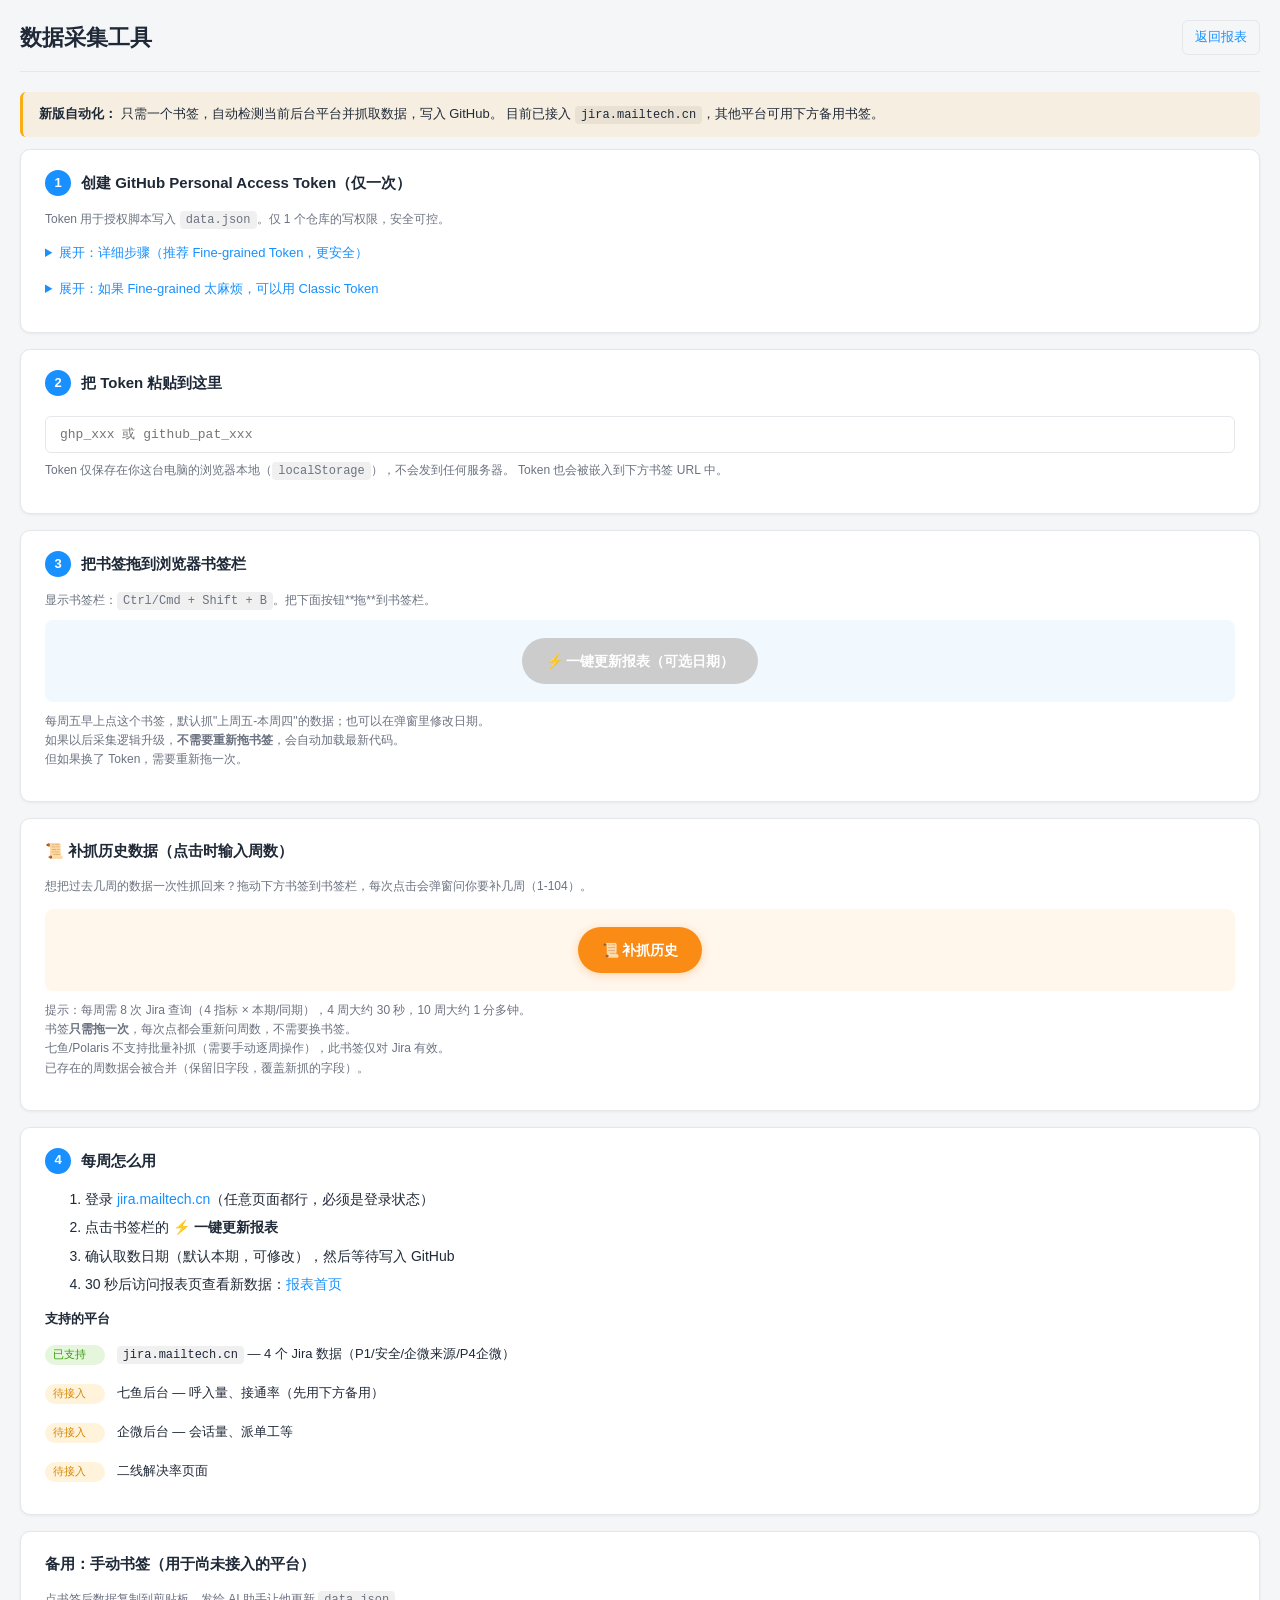
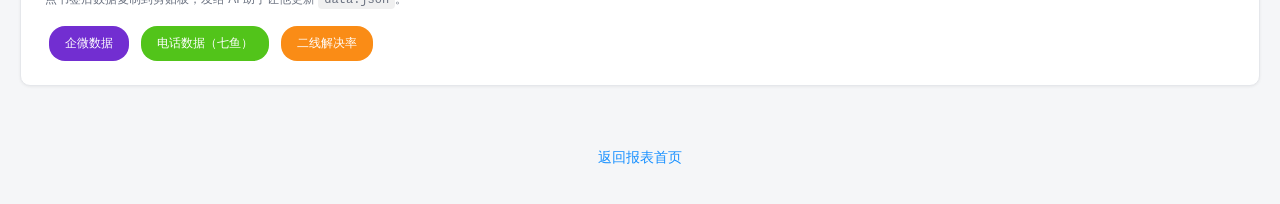
==== commit 1e7be438: "feat: allow Jira bookmark date selection" ====
--- a/tools.html
+++ b/tools.html
@@ -94,10 +94,10 @@
         显示书签栏：<code>Ctrl/Cmd + Shift + B</code>。把下面按钮**拖**到书签栏。
       </p>
       <div class="bookmark-area">
-        <a id="autoBookmark" class="bookmarklet-big disabled" href="#">⚡ 一键更新报表（本周）</a>
+        <a id="autoBookmark" class="bookmarklet-big disabled" href="#">⚡ 一键更新报表（可选日期）</a>
       </div>
       <p class="muted" style="margin-top: 10px;">
-        每周五早上点这个书签即可自动抓"上周五-本周四"的数据。<br>
+        每周五早上点这个书签，默认抓"上周五-本周四"的数据；也可以在弹窗里修改日期。<br>
         如果以后采集逻辑升级，<strong>不需要重新拖书签</strong>，会自动加载最新代码。<br>
         但如果换了 Token，需要重新拖一次。
       </p>
@@ -126,7 +126,7 @@
       <ol>
         <li>登录 <a href="http://jira.mailtech.cn" target="_blank">jira.mailtech.cn</a>（任意页面都行，必须是登录状态）</li>
         <li>点击书签栏的 <strong>⚡ 一键更新报表</strong></li>
-        <li>右上角弹出面板，等几秒看到 <strong>"✅ 已成功写入 GitHub"</strong></li>
+        <li>确认取数日期（默认本期，可修改），然后等待写入 GitHub</li>
         <li>30 秒后访问报表页查看新数据：<a href="./index.html">报表首页</a></li>
       </ol>
 
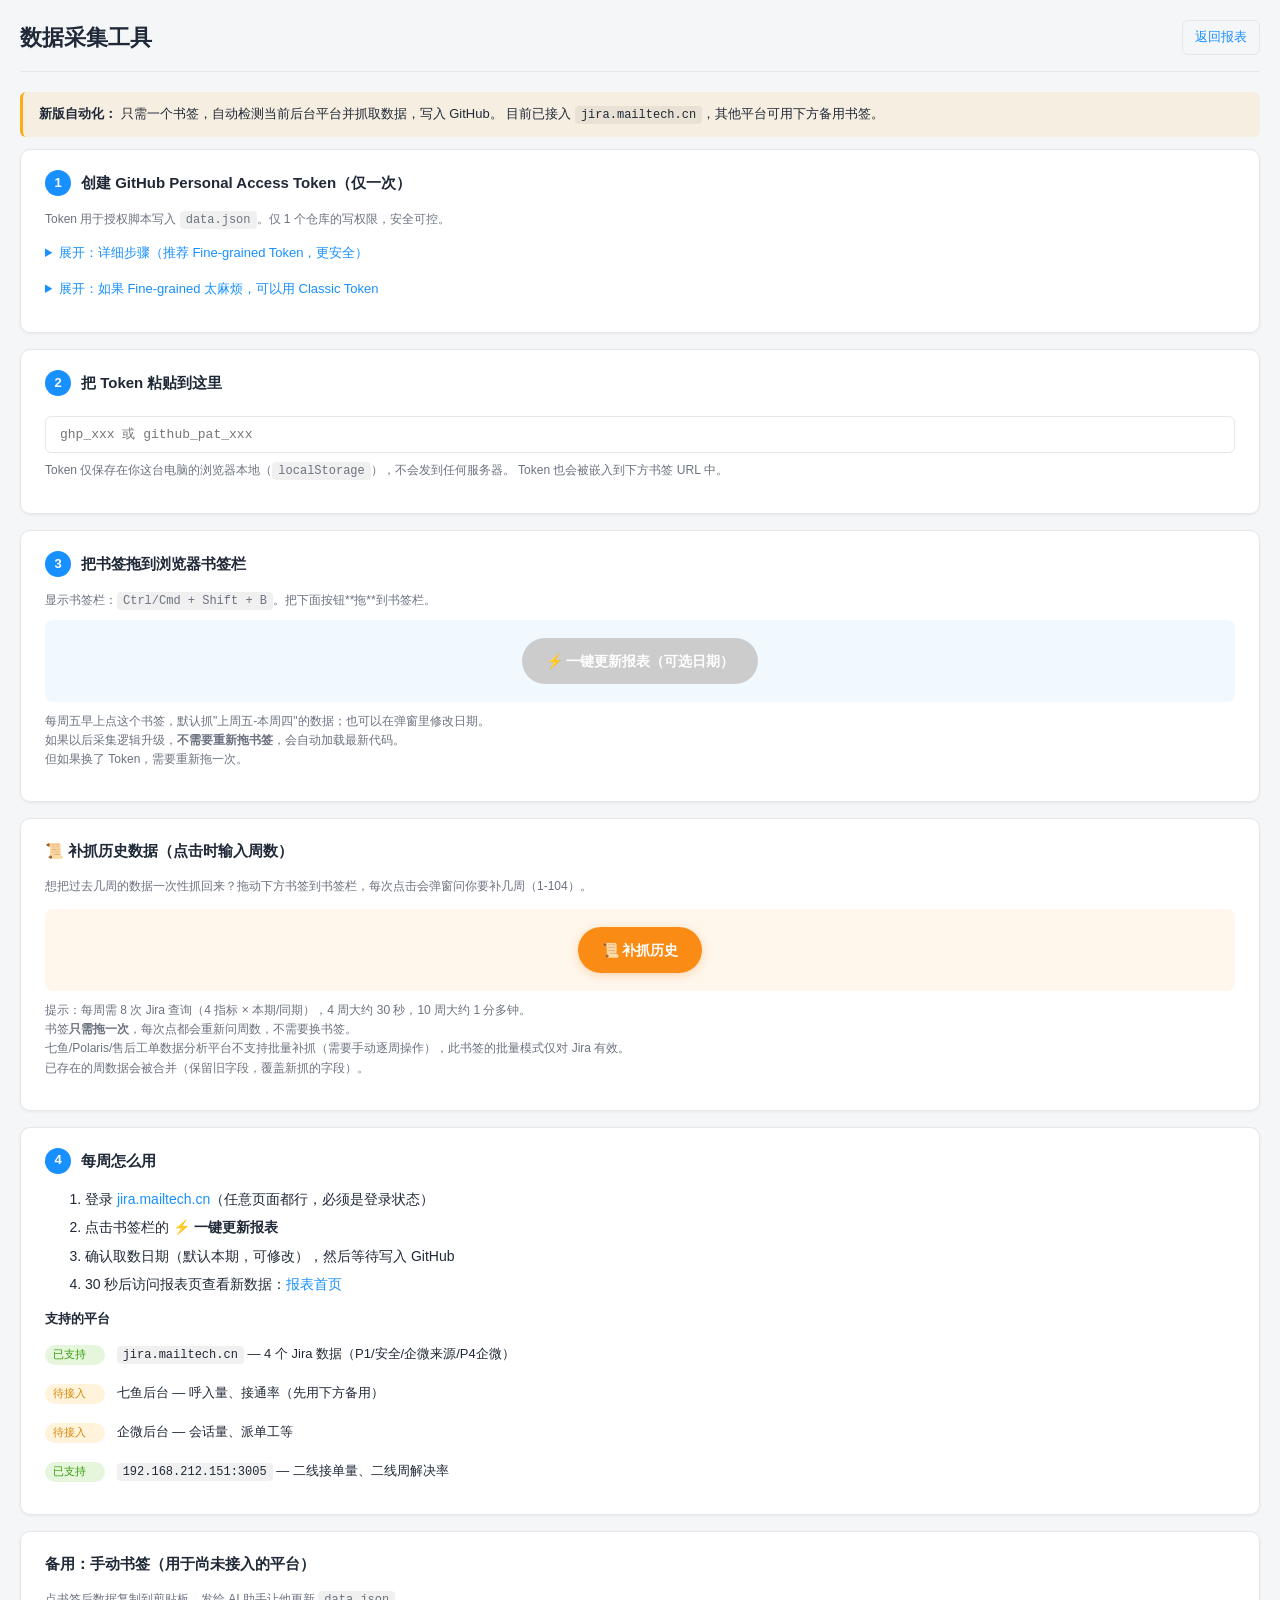
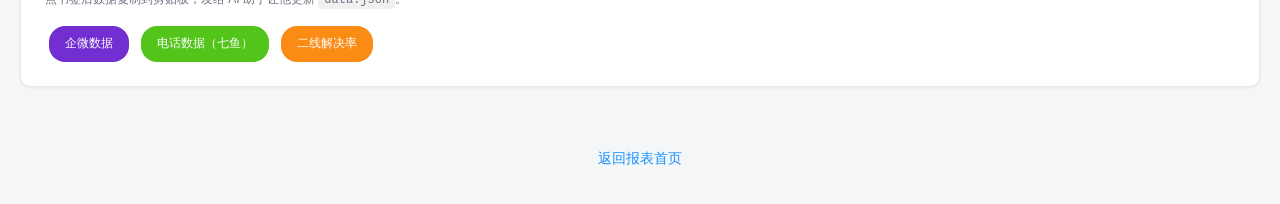
==== commit c2a5dcd5: "feat: collect second line metrics from analytics platform" ====
--- a/tools.html
+++ b/tools.html
@@ -115,7 +115,7 @@
       <p class="muted" style="margin-top: 10px;">
         提示：每周需 8 次 Jira 查询（4 指标 × 本期/同期），4 周大约 30 秒，10 周大约 1 分多钟。<br>
         书签<strong>只需拖一次</strong>，每次点都会重新问周数，不需要换书签。<br>
-        七鱼/Polaris 不支持批量补抓（需要手动逐周操作），此书签仅对 Jira 有效。<br>
+        七鱼/Polaris/售后工单数据分析平台不支持批量补抓（需要手动逐周操作），此书签的批量模式仅对 Jira 有效。<br>
         已存在的周数据会被合并（保留旧字段，覆盖新抓的字段）。
       </p>
     </div>
@@ -135,7 +135,7 @@
         <li><span class="platform-status ps-ok">已支持</span> <code>jira.mailtech.cn</code> — 4 个 Jira 数据（P1/安全/企微来源/P4企微）</li>
         <li><span class="platform-status ps-todo">待接入</span> 七鱼后台 — 呼入量、接通率（先用下方备用）</li>
         <li><span class="platform-status ps-todo">待接入</span> 企微后台 — 会话量、派单工等</li>
-        <li><span class="platform-status ps-todo">待接入</span> 二线解决率页面</li>
+        <li><span class="platform-status ps-ok">已支持</span> <code>192.168.212.151:3005</code> — 二线接单量、二线周解决率</li>
       </ul>
     </div>
 
@@ -169,16 +169,21 @@
       update();
     });
 
+    function collectorLoader() {
+      // jsDelivr follows main directly; GitHub Pages remains available as a fallback.
+      return "var u=['https://cdn.jsdelivr.net/gh/yywu-rich/data-report-v2@main/assets/collector.js','https://yywu-rich.github.io/data-report-v2/assets/collector.js'],i=0,l=function(){if(i>=u.length){alert('采集脚本加载失败，请检查网络后重试');return;}var s=document.createElement('script');s.src=u[i++]+'?t='+Date.now();s.onerror=l;document.body.appendChild(s);};l();";
+    }
+
     function buildBookmarklet(pat, weeks) {
       // 注意：嵌入 PAT 和补抓周数到书签 URL 中
       return "javascript:(function(){window.__DR_PAT='" + pat + "';" +
              (weeks > 1 ? "window.__DR_BACKFILL=" + weeks + ";" : "") +
-             "var s=document.createElement('script');s.src='https://yywu-rich.github.io/data-report-v2/assets/collector.js?t='+Date.now();document.body.appendChild(s);})();";
+             collectorLoader() + "})();";
     }
 
     function buildBackfillBookmarklet(pat) {
       // 点击时弹 prompt 问周数，避免改数字后还需要重新拖书签
-      return "javascript:(function(){var w=prompt('补抓最近几周的数据？(1-104)','4');if(!w)return;w=parseInt(w);if(!w||w<1||w>104){alert('请输入 1-104 之间的数字');return;}window.__DR_PAT='" + pat + "';window.__DR_BACKFILL=w;var s=document.createElement('script');s.src='https://yywu-rich.github.io/data-report-v2/assets/collector.js?t='+Date.now();document.body.appendChild(s);})();";
+      return "javascript:(function(){var w=prompt('补抓最近几周的数据？(1-104)','4');if(!w)return;w=parseInt(w);if(!w||w<1||w>104){alert('请输入 1-104 之间的数字');return;}window.__DR_PAT='" + pat + "';window.__DR_BACKFILL=w;" + collectorLoader() + "})();";
     }
 
     function update() {
